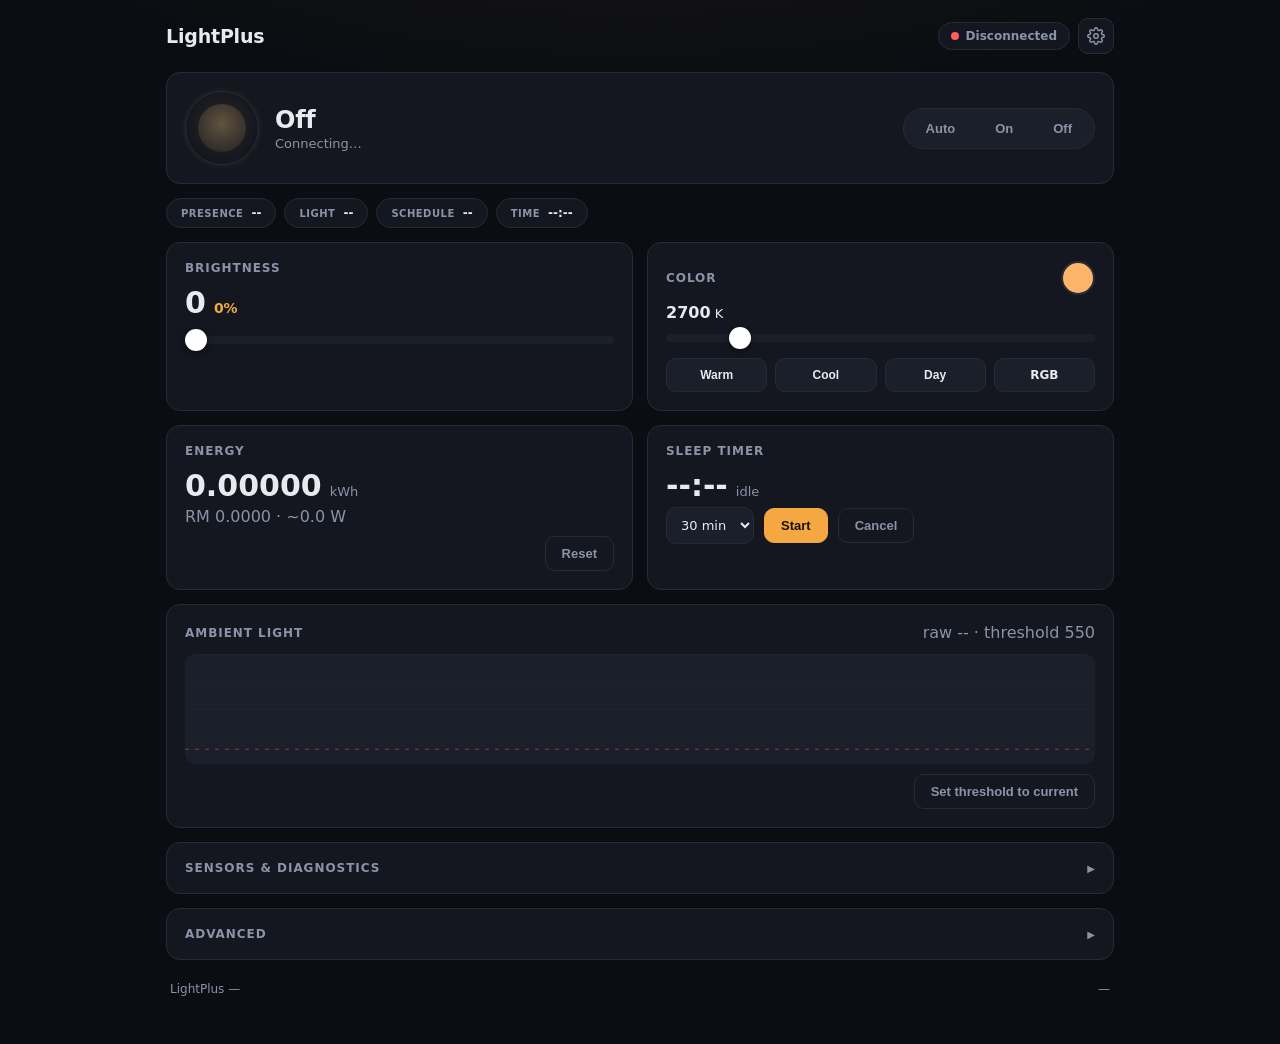
==== data/index.html @ cb9c7cac "LightPlus 1.1.0: PWA dashboard overhaul, radar watchdog + blink fixes, CI - Split dashboard into dat" ====
<!DOCTYPE html>
<html lang="en">
<head>
<meta charset="UTF-8">
<meta name="viewport" content="width=device-width, initial-scale=1.0, viewport-fit=cover">
<title>LightPlus</title>
<meta name="description" content="Presence-aware smart lamp control panel">
<meta name="theme-color" content="#0b0d12">
<link rel="manifest" href="manifest.webmanifest">
<link rel="icon" type="image/png" href="icon-192.png">
<link rel="apple-touch-icon" href="icon-192.png">
<meta name="mobile-web-app-capable" content="yes">
<meta name="apple-mobile-web-app-capable" content="yes">
<meta name="apple-mobile-web-app-status-bar-style" content="black-translucent">
<link rel="stylesheet" href="app.css">
</head>
<body>

<header class="topbar">
  <div class="brand">
    <img id="brandLogo" src="logo.png" alt="" onload="this.style.display='block'" onerror="this.remove()">
    <span class="brand-name">LightPlus</span>
  </div>
  <div class="topbar-right">
    <span class="pill" id="connPill"><span class="dot" id="connDot"></span><span id="connText">Offline</span></span>
    <button class="icon-btn hidden" id="installBtn" aria-label="Install app" title="Install app">
      <svg viewBox="0 0 24 24" width="18" height="18" fill="none" stroke="currentColor" stroke-width="2" stroke-linecap="round" stroke-linejoin="round"><path d="M12 3v12"/><path d="m7 10 5 5 5-5"/><path d="M5 21h14"/></svg>
    </button>
    <button class="icon-btn" id="settingsBtn" aria-label="Connection settings" title="Connection settings">
      <svg viewBox="0 0 24 24" width="18" height="18" fill="none" stroke="currentColor" stroke-width="2" stroke-linecap="round" stroke-linejoin="round"><circle cx="12" cy="12" r="3"/><path d="M19.4 15a1.7 1.7 0 0 0 .34 1.87l.06.06a2 2 0 1 1-2.83 2.83l-.06-.06a1.7 1.7 0 0 0-1.87-.34 1.7 1.7 0 0 0-1 1.55V21a2 2 0 1 1-4 0v-.09a1.7 1.7 0 0 0-1-1.55 1.7 1.7 0 0 0-1.87.34l-.06.06a2 2 0 1 1-2.83-2.83l.06-.06a1.7 1.7 0 0 0 .34-1.87 1.7 1.7 0 0 0-1.55-1H3a2 2 0 1 1 0-4h.09a1.7 1.7 0 0 0 1.55-1 1.7 1.7 0 0 0-.34-1.87l-.06-.06a2 2 0 1 1 2.83-2.83l.06.06a1.7 1.7 0 0 0 1.87.34h.09a1.7 1.7 0 0 0 1-1.55V3a2 2 0 1 1 4 0v.09a1.7 1.7 0 0 0 1 1.55h.09a1.7 1.7 0 0 0 1.87-.34l.06-.06a2 2 0 1 1 2.83 2.83l-.06.06a1.7 1.7 0 0 0-.34 1.87v.09a1.7 1.7 0 0 0 1.55 1H21a2 2 0 1 1 0 4h-.09a1.7 1.7 0 0 0-1.55 1Z"/></svg>
    </button>
  </div>
</header>

<main>
  <section class="card hero">
    <div class="hero-left">
      <div class="orb" id="orb"><div class="orb-core"></div></div>
      <div>
        <div class="hero-state" id="heroState">Off</div>
        <div class="hero-sub" id="heroSub">Connecting…</div>
      </div>
    </div>
    <div class="seg" id="modeSeg" role="group" aria-label="Lamp mode">
      <button data-mode="auto">Auto</button>
      <button data-mode="force_on">On</button>
      <button data-mode="force_off">Off</button>
    </div>
  </section>

  <section class="chips">
    <span class="chip" id="chipPresence"><span class="chip-k">Presence</span><span class="chip-v">--</span></span>
    <span class="chip" id="chipLight"><span class="chip-k">Light</span><span class="chip-v">--</span></span>
    <span class="chip" id="chipSchedule"><span class="chip-k">Schedule</span><span class="chip-v">--</span></span>
    <span class="chip" id="chipTime"><span class="chip-k">Time</span><span class="chip-v">--:--</span></span>
  </section>

  <section class="grid2">
    <div class="card">
      <h2>Brightness</h2>
      <div class="bigval"><span id="briVal">0</span><span class="pct" id="briPct">0%</span></div>
      <input type="range" id="briSlider" min="0" max="255" value="0" aria-label="Brightness">
    </div>
    <div class="card">
      <div class="row-between"><h2>Color</h2><div class="swatch" id="cctSwatch"></div></div>
      <div class="cct-label"><span id="cctVal">2700</span> K <span class="muted" id="colorHint"></span></div>
      <input type="range" id="cctSlider" min="2000" max="6500" step="50" value="2700" aria-label="Color temperature">
      <div class="presets">
        <button class="preset" data-k="2700">Warm</button>
        <button class="preset" data-k="4000">Cool</button>
        <button class="preset" data-k="5000">Day</button>
        <label class="rgbwrap" title="Custom color">
          <input type="color" id="rgbPicker" value="#ffb46b">
          <span>RGB</span>
        </label>
      </div>
    </div>
  </section>

  <section class="grid2">
    <div class="card">
      <h2>Energy</h2>
      <div class="bigval"><span id="kwhVal">0.00000</span><span class="unit">kWh</span></div>
      <div class="muted">RM <span id="costVal">0.0000</span> · ~<span id="wattVal">0.0</span> W</div>
      <div class="row-end"><button class="btn ghost" id="resetEnergy">Reset</button></div>
    </div>
    <div class="card">
      <h2>Sleep timer</h2>
      <div class="bigval"><span id="timerDisplay">--:--</span><span class="unit" id="timerState">idle</span></div>
      <div class="row">
        <select id="sleepMins">
          <option value="15">15 min</option>
          <option value="30" selected>30 min</option>
          <option value="45">45 min</option>
          <option value="60">60 min</option>
        </select>
        <button class="btn primary" id="sleepStart">Start</button>
        <button class="btn ghost" id="sleepCancel">Cancel</button>
      </div>
    </div>
  </section>

  <section class="card">
    <div class="row-between">
      <h2>Ambient light</h2>
      <span class="muted">raw <span id="ldrLive">--</span> · threshold <span id="ldrThresh">550</span></span>
    </div>
    <canvas id="ldrChart"></canvas>
    <div class="row-end"><button class="btn ghost" id="setThreshBtn">Set threshold to current</button></div>
  </section>

  <details class="card" id="diagCard">
    <summary><h2>Sensors &amp; diagnostics</h2><span class="arrow">&#9654;</span></summary>
    <div class="diag-grid">
      <div class="diag-item"><span class="chip-k">Radar</span><b id="dRadar">--</b></div>
      <div class="diag-item"><span class="chip-k">Frames</span><b id="dFrames">--</b></div>
      <div class="diag-item"><span class="chip-k">Distance</span><b id="dDist">--</b></div>
      <div class="diag-item"><span class="chip-k">Signal</span><b id="dSig">--</b></div>
      <div class="diag-item"><span class="chip-k">OUT</span><b id="dOut">--</b></div>
      <div class="diag-item"><span class="chip-k">RX</span><b id="dRx">--</b></div>
      <div class="diag-item"><span class="chip-k">Uptime</span><b id="dUptime">--</b></div>
      <div class="diag-item"><span class="chip-k">Firmware</span><b id="dFw">--</b></div>
    </div>
  </details>

  <details class="card">
    <summary><h2>Advanced</h2><span class="arrow">&#9654;</span></summary>
    <div class="grid2">
      <div class="subcard">
        <h3>Bedtime dim</h3>
        <div class="row"><label>Start</label><input type="time" id="bedtimeStart" value="22:00" step="60"></div>
        <div class="row"><label>Ramp</label>
          <select id="bedtimeDur">
            <option value="10">10 min</option>
            <option value="20">20 min</option>
            <option value="30">30 min</option>
            <option value="40">40 min</option>
            <option value="60" selected>60 min</option>
          </select>
        </div>
        <button class="btn primary" id="saveBedtime">Save bedtime</button>
      </div>
      <div class="subcard">
        <h3>Wake ramp</h3>
        <div class="row"><label>Start</label><input type="time" id="wakeStart" value="06:00" step="60"></div>
        <div class="row"><label>Ramp</label>
          <select id="wakeDur">
            <option value="10">10 min</option>
            <option value="20">20 min</option>
            <option value="30" selected>30 min</option>
            <option value="40">40 min</option>
            <option value="60">60 min</option>
          </select>
        </div>
        <button class="btn primary" id="saveWake">Save wake</button>
      </div>
    </div>
    <div class="subcard">
      <h3>Gate sensitivity <span class="muted">LD2410C · 0-100</span></h3>
      <div class="row"><label>Moving</label><input type="range" id="gateMoving" min="0" max="100" value="30"><span class="val" id="gateMovingVal">30</span></div>
      <div class="row"><label>Stationary</label><input type="range" id="gateStationary" min="0" max="100" value="40"><span class="val" id="gateStationaryVal">40</span></div>
      <div class="row-end"><button class="btn primary" id="saveGates">Save thresholds</button></div>
    </div>
    <div class="subcard">
      <h3>Command log</h3>
      <div id="logBody" class="log-body"></div>
    </div>
  </details>

  <footer>
    <span>LightPlus <span class="muted" id="fwVer">—</span></span>
    <span class="muted" id="footerIp">—</span>
  </footer>
</main>

<div class="sheet hidden" id="settingsSheet">
  <div class="sheet-inner">
    <h2>Connection</h2>
    <label class="field">Device IP
      <input type="text" id="espIP" placeholder="192.168.x.x" inputmode="decimal" autocomplete="off">
    </label>
    <div class="row-end">
      <button class="btn ghost" id="closeSheet">Close</button>
      <button class="btn primary" id="connectBtn">Connect</button>
    </div>
    <p class="muted small">Auto-connects when opened from the device. Save the IP here to reconnect from elsewhere.</p>
  </div>
</div>

<div id="toasts"></div>
<script src="app.js"></script>
</body>
</html>
---- data/app.css ----
:root {
  --bg: #0b0d12;
  --card: #14171f;
  --card2: #1b1f2a;
  --line: #262b38;
  --text: #e8eaf0;
  --muted: #8b93a7;
  --accent: #f5a742;
  --accent-soft: rgba(245, 167, 66, 0.14);
  --green: #3fca6b;
  --red: #ff5d5d;
  --blue: #5aa9ff;
  --r: 14px;
  --r-sm: 10px;
  --pad: 18px;
  --shadow: 0 8px 24px rgba(0, 0, 0, 0.35);
}

* { box-sizing: border-box; margin: 0; padding: 0; }

html { -webkit-text-size-adjust: 100%; }

body {
  background: var(--bg);
  background-image: radial-gradient(1200px 500px at 50% -200px, rgba(245, 167, 66, 0.07), transparent 60%);
  color: var(--text);
  font-family: 'Segoe UI', system-ui, -apple-system, sans-serif;
  padding: 18px 16px 40px;
  max-width: 980px;
  margin: 0 auto;
  min-height: 100vh;
}

h2 {
  font-size: 12px;
  font-weight: 600;
  text-transform: uppercase;
  letter-spacing: 0.08em;
  color: var(--muted);
}

h3 { font-size: 13px; font-weight: 600; margin-bottom: 10px; }

.muted { color: var(--muted); }
.small { font-size: 12px; }
.hidden { display: none !important; }
.row-between { display: flex; align-items: center; justify-content: space-between; gap: 10px; }
.row-end { display: flex; justify-content: flex-end; gap: 8px; margin-top: 10px; }
.row { display: flex; align-items: center; gap: 10px; margin-bottom: 8px; }
.row label { font-size: 12px; color: var(--muted); width: 70px; flex-shrink: 0; }
.row .val { font-family: ui-monospace, monospace; font-size: 13px; min-width: 30px; text-align: right; }

/* top bar */
.topbar {
  display: flex;
  align-items: center;
  justify-content: space-between;
  gap: 12px;
  margin-bottom: 18px;
}

.brand { display: flex; align-items: center; gap: 10px; }
.brand img { height: 30px; width: auto; display: none; }
.brand-name { font-size: 19px; font-weight: 700; letter-spacing: -0.01em; }

.topbar-right { display: flex; align-items: center; gap: 8px; }

.pill {
  display: inline-flex;
  align-items: center;
  gap: 7px;
  background: var(--card);
  border: 1px solid var(--line);
  border-radius: 999px;
  padding: 6px 12px;
  font-size: 12px;
  font-weight: 600;
  color: var(--muted);
  white-space: nowrap;
}

.dot { width: 8px; height: 8px; border-radius: 50%; background: var(--red); }
.dot.online { background: var(--green); box-shadow: 0 0 8px rgba(63, 202, 107, 0.6); }
.dot.stale { background: var(--accent); }
.dot.offline { background: var(--red); }

.icon-btn {
  display: inline-flex;
  align-items: center;
  justify-content: center;
  width: 36px;
  height: 36px;
  border-radius: var(--r-sm);
  border: 1px solid var(--line);
  background: var(--card);
  color: var(--muted);
  cursor: pointer;
  transition: color 0.15s, border-color 0.15s;
}
.icon-btn:hover { color: var(--text); border-color: var(--muted); }
.icon-btn:focus-visible { outline: 2px solid var(--accent); outline-offset: 2px; }

/* cards */
.card {
  background: var(--card);
  border: 1px solid var(--line);
  border-radius: var(--r);
  padding: var(--pad);
  margin-bottom: 14px;
}

.grid2 { display: grid; grid-template-columns: 1fr 1fr; gap: 14px; margin-bottom: 14px; }
.grid2 > .card { margin-bottom: 0; }
.grid2 + .card, .chips + .card { margin-top: 0; }

/* hero */
.hero {
  display: flex;
  align-items: center;
  justify-content: space-between;
  gap: 16px;
  flex-wrap: wrap;
}

.hero-left { display: flex; align-items: center; gap: 16px; }

.orb {
  --lvl: 0;
  width: 74px;
  height: 74px;
  border-radius: 50%;
  position: relative;
  flex-shrink: 0;
  background: radial-gradient(circle at 50% 45%, rgba(245, 167, 66, calc(0.10 + 0.55 * var(--lvl))), rgba(20, 23, 31, 0.9) 68%);
  box-shadow: 0 0 calc(6px + 34px * var(--lvl)) rgba(245, 167, 66, calc(0.12 + 0.55 * var(--lvl)));
  border: 1px solid var(--line);
  transition: box-shadow 0.6s ease, background 0.6s ease;
}

.orb-core {
  position: absolute;
  inset: 12px;
  border-radius: 50%;
  background: radial-gradient(circle at 50% 40%, rgba(255, 216, 150, calc(0.25 + 0.75 * var(--lvl))), rgba(245, 167, 66, calc(0.05 + 0.35 * var(--lvl))));
  transition: background 0.6s ease;
}

.hero-state { font-size: 24px; font-weight: 700; letter-spacing: -0.01em; }
.hero-sub { font-size: 13px; color: var(--muted); margin-top: 2px; }

.seg {
  display: inline-flex;
  background: var(--card2);
  border: 1px solid var(--line);
  border-radius: 999px;
  padding: 4px;
  gap: 4px;
}

.seg button {
  border: none;
  background: transparent;
  color: var(--muted);
  font-size: 13px;
  font-weight: 600;
  padding: 8px 18px;
  border-radius: 999px;
  cursor: pointer;
  transition: background 0.15s, color 0.15s;
}

.seg button:hover { color: var(--text); }
.seg button.active { background: var(--accent); color: #1a1205; }
.seg button:focus-visible { outline: 2px solid var(--accent); outline-offset: 2px; }

/* chips */
.chips { display: flex; flex-wrap: wrap; gap: 8px; margin-bottom: 14px; }

.chip {
  display: inline-flex;
  align-items: center;
  gap: 8px;
  background: var(--card);
  border: 1px solid var(--line);
  border-radius: 999px;
  padding: 7px 14px;
  font-size: 12px;
}

.chip-k { color: var(--muted); font-weight: 600; text-transform: uppercase; letter-spacing: 0.05em; font-size: 10px; }
.chip-v { font-weight: 600; }
.chip.good .chip-v { color: var(--green); }
.chip.warn .chip-v { color: var(--accent); }
.chip.bad .chip-v { color: var(--red); }

/* big values */
.bigval { display: flex; align-items: baseline; gap: 8px; margin: 10px 0 4px; }
.bigval > span:first-child { font-size: 30px; font-weight: 700; font-variant-numeric: tabular-nums; }
.bigval .pct { font-size: 14px; color: var(--accent); font-weight: 600; }
.bigval .unit { font-size: 13px; color: var(--muted); }

/* sliders */
input[type=range] {
  -webkit-appearance: none;
  appearance: none;
  width: 100%;
  height: 8px;
  border-radius: 999px;
  background: linear-gradient(90deg, var(--accent) 0%, var(--accent) var(--fill, 0%), var(--card2) var(--fill, 0%));
  outline: none;
  margin: 12px 0 6px;
}

input[type=range]::-webkit-slider-thumb {
  -webkit-appearance: none;
  width: 22px;
  height: 22px;
  border-radius: 50%;
  background: #fff;
  border: none;
  cursor: pointer;
  box-shadow: 0 2px 8px rgba(0, 0, 0, 0.5);
}

input[type=range]::-moz-range-thumb {
  width: 22px;
  height: 22px;
  border-radius: 50%;
  background: #fff;
  border: none;
  cursor: pointer;
  box-shadow: 0 2px 8px rgba(0, 0, 0, 0.5);
}

input[type=range]:focus-visible { outline: 2px solid var(--accent); outline-offset: 4px; }

/* color */
.swatch {
  width: 34px;
  height: 34px;
  border-radius: 50%;
  border: 2px solid var(--line);
  background: #ffb46b;
  transition: background 0.3s;
}

.cct-label { font-size: 13px; margin-top: 8px; }
.cct-label > span:first-child { font-weight: 700; font-size: 16px; }

.presets { display: flex; gap: 8px; margin-top: 10px; }

.preset {
  flex: 1;
  padding: 9px 6px;
  font-size: 12px;
  font-weight: 600;
  color: var(--text);
  background: var(--card2);
  border: 1px solid var(--line);
  border-radius: var(--r-sm);
  cursor: pointer;
  transition: border-color 0.15s, background 0.15s;
}
.preset:hover { border-color: var(--muted); }
.preset.active { border-color: var(--accent); background: var(--accent-soft); color: var(--accent); }
.preset:focus-visible { outline: 2px solid var(--accent); outline-offset: 2px; }

.rgbwrap {
  flex: 1;
  position: relative;
  display: flex;
  align-items: center;
  justify-content: center;
  padding: 9px 6px;
  font-size: 12px;
  font-weight: 600;
  background: var(--card2);
  border: 1px solid var(--line);
  border-radius: var(--r-sm);
  cursor: pointer;
  overflow: hidden;
}
.rgbwrap:hover { border-color: var(--muted); }
.rgbwrap input[type=color] { position: absolute; inset: -8px; opacity: 0; cursor: pointer; }

/* buttons */
.btn {
  font-size: 13px;
  font-weight: 600;
  padding: 9px 16px;
  border-radius: var(--r-sm);
  border: 1px solid var(--line);
  background: var(--card2);
  color: var(--text);
  cursor: pointer;
  transition: border-color 0.15s, opacity 0.15s;
}
.btn:hover { border-color: var(--muted); }
.btn:focus-visible { outline: 2px solid var(--accent); outline-offset: 2px; }
.btn.primary { background: var(--accent); border-color: var(--accent); color: #1a1205; }
.btn.primary:hover { opacity: 0.9; }
.btn.ghost { background: transparent; color: var(--muted); }
.btn.ghost:hover { color: var(--text); }

select, input[type=time], input[type=text] {
  background: var(--card2);
  border: 1px solid var(--line);
  color: var(--text);
  border-radius: var(--r-sm);
  padding: 9px 10px;
  font-size: 13px;
  font-family: inherit;
}
select:focus-visible, input:focus-visible { outline: 2px solid var(--accent); outline-offset: 1px; }

/* canvas */
canvas#ldrChart {
  width: 100%;
  height: 110px;
  background: var(--card2);
  border-radius: var(--r-sm);
  display: block;
  margin: 12px 0 4px;
}

/* details */
details.card summary {
  list-style: none;
  display: flex;
  align-items: center;
  justify-content: space-between;
  cursor: pointer;
  user-select: none;
}
details.card summary::-webkit-details-marker { display: none; }
details.card summary .arrow { color: var(--muted); transition: transform 0.2s; font-size: 10px; }
details.card[open] summary .arrow { transform: rotate(90deg); }
details.card[open] summary { margin-bottom: 14px; }

.subcard {
  background: var(--card2);
  border: 1px solid var(--line);
  border-radius: var(--r-sm);
  padding: 14px;
  margin-top: 12px;
}
.subcard:first-of-type { margin-top: 0; }

/* diagnostics */
.diag-grid { display: grid; grid-template-columns: repeat(4, 1fr); gap: 10px; }
.diag-item {
  background: var(--card2);
  border: 1px solid var(--line);
  border-radius: var(--r-sm);
  padding: 10px 12px;
  display: flex;
  flex-direction: column;
  gap: 4px;
}
.diag-item b { font-size: 14px; font-variant-numeric: tabular-nums; }

/* log */
.log-body { max-height: 180px; overflow-y: auto; }
.log-entry {
  font-size: 11px;
  font-family: ui-monospace, monospace;
  padding: 4px 0;
  border-bottom: 1px solid var(--line);
  white-space: nowrap;
  overflow: hidden;
  text-overflow: ellipsis;
  color: var(--muted);
}
.log-entry.send { color: var(--blue); }
.log-entry.recv { color: var(--green); }
.log-entry.err { color: var(--red); }

/* footer */
footer {
  display: flex;
  justify-content: space-between;
  gap: 10px;
  flex-wrap: wrap;
  font-size: 12px;
  color: var(--muted);
  padding: 8px 4px;
}

/* toasts */
#toasts {
  position: fixed;
  left: 50%;
  bottom: 22px;
  transform: translateX(-50%);
  display: flex;
  flex-direction: column;
  gap: 8px;
  z-index: 50;
  pointer-events: none;
  width: min(92vw, 420px);
}

.toast {
  background: #1f2430;
  border: 1px solid var(--line);
  border-left: 3px solid var(--accent);
  border-radius: var(--r-sm);
  padding: 11px 14px;
  font-size: 13px;
  box-shadow: var(--shadow);
  animation: toast-in 0.25s ease;
}
.toast.ok { border-left-color: var(--green); }
.toast.err { border-left-color: var(--red); }
.toast.out { opacity: 0; transform: translateY(8px); transition: opacity 0.25s, transform 0.25s; }

@keyframes toast-in {
  from { opacity: 0; transform: translateY(10px); }
  to { opacity: 1; transform: translateY(0); }
}

/* settings sheet */
.sheet {
  position: fixed;
  inset: 0;
  background: rgba(5, 6, 10, 0.65);
  display: flex;
  align-items: flex-end;
  justify-content: center;
  z-index: 60;
  animation: fade-in 0.2s ease;
}

.sheet-inner {
  background: var(--card);
  border: 1px solid var(--line);
  border-radius: var(--r) var(--r) 0 0;
  padding: 20px;
  width: min(100%, 480px);
  box-shadow: var(--shadow);
}

.field { display: flex; flex-direction: column; gap: 6px; font-size: 12px; color: var(--muted); margin: 12px 0; }

@keyframes fade-in { from { opacity: 0; } to { opacity: 1; } }

@media (min-width: 560px) and (max-height: 1000px) {
  .sheet { align-items: center; }
  .sheet-inner { border-radius: var(--r); }
}

@media (max-width: 720px) {
  .grid2 { grid-template-columns: 1fr; }
  .diag-grid { grid-template-columns: repeat(2, 1fr); }
  .hero { flex-direction: column; align-items: stretch; }
  .seg { justify-content: center; }
  .seg button { flex: 1; }
  .topbar { flex-wrap: wrap; }
}

@media (prefers-reduced-motion: reduce) {
  * { transition: none !important; animation: none !important; }
}
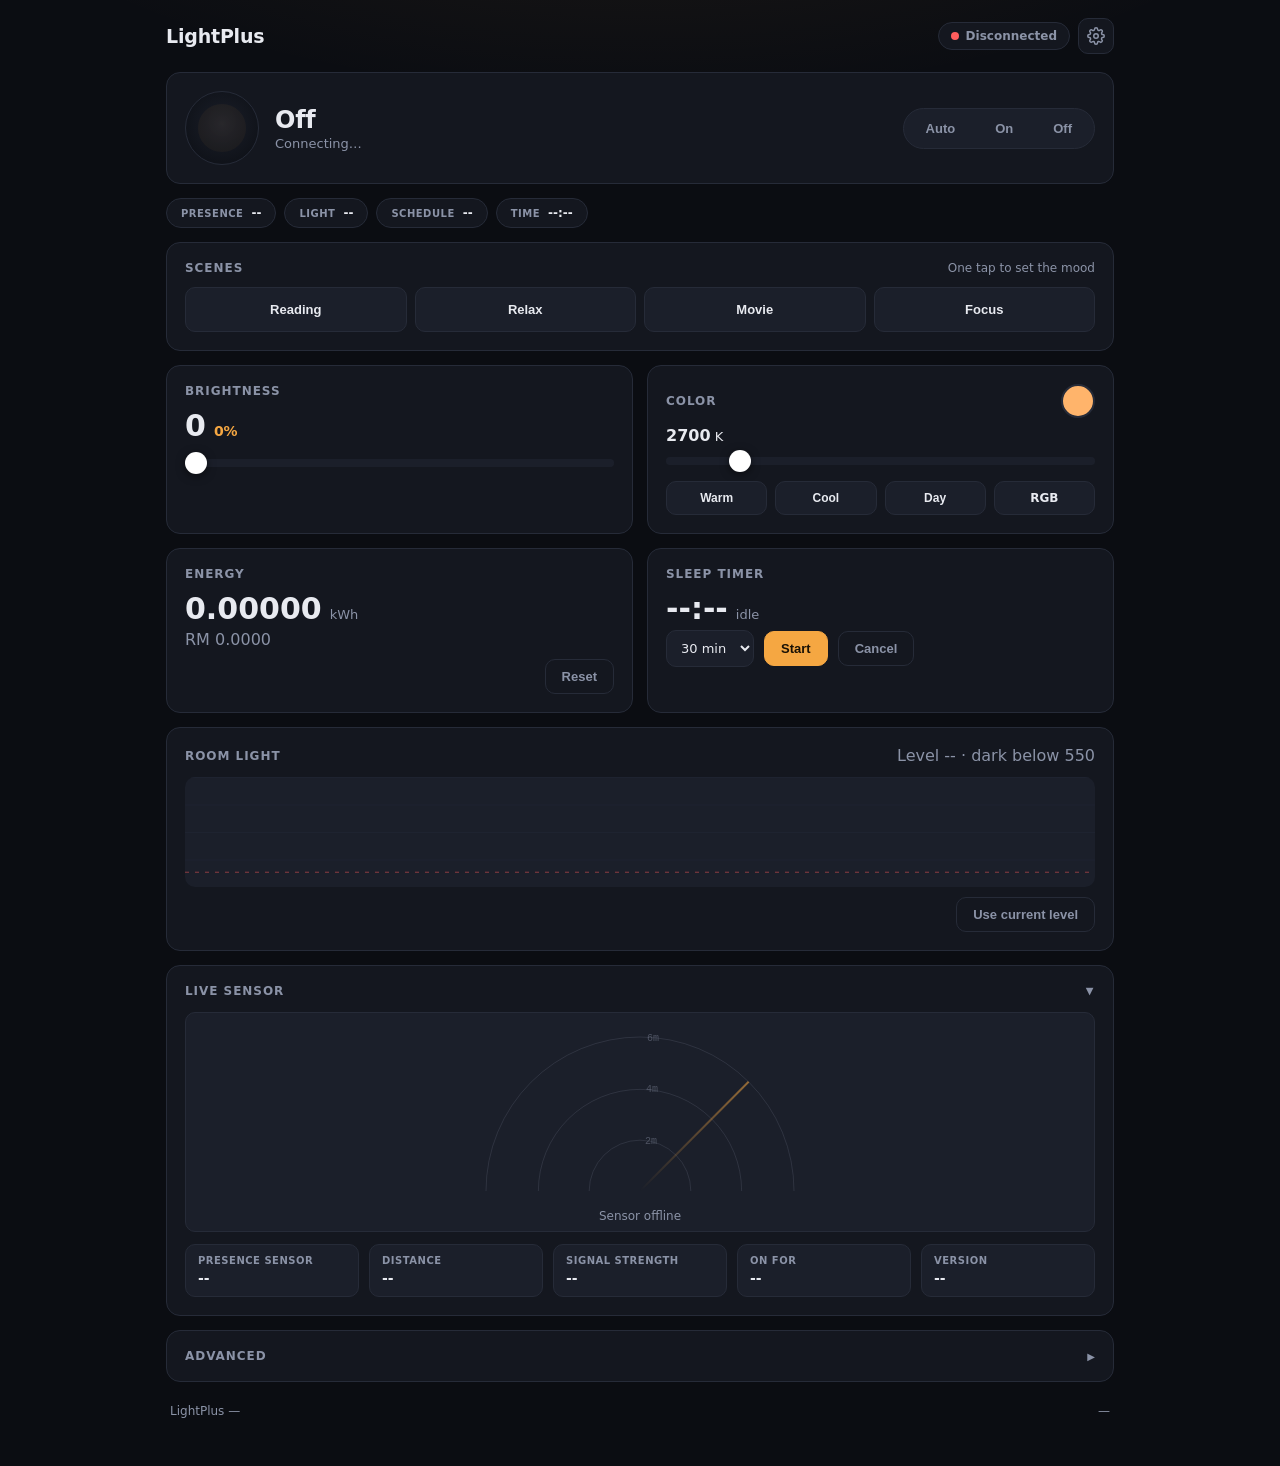
==== commit 6875851a: "Dashboard polish: scenes, radar visual, ambient tint, smooth orb, plain-language UI - Scenes with ho" ====
--- a/data/index.html
+++ b/data/index.html
@@ -35,16 +35,16 @@
 <main>
   <section class="card hero">
     <div class="hero-left">
-      <div class="orb" id="orb"><div class="orb-core"></div></div>
+      <div class="orb" id="orb"><div class="orb-glow" id="orbGlow"></div><div class="orb-core" id="orbCore"></div></div>
       <div>
         <div class="hero-state" id="heroState">Off</div>
         <div class="hero-sub" id="heroSub">Connecting…</div>
       </div>
     </div>
     <div class="seg" id="modeSeg" role="group" aria-label="Lamp mode">
-      <button data-mode="auto">Auto</button>
-      <button data-mode="force_on">On</button>
-      <button data-mode="force_off">Off</button>
+      <button data-mode="auto" data-tip="Lamp follows the room: lights up only when it is dark and someone is there">Auto</button>
+      <button data-mode="force_on" data-tip="Always on, ignoring sensors and schedule">On</button>
+      <button data-mode="force_off" data-tip="Always off until you switch back to Auto or On">Off</button>
     </div>
   </section>
 
@@ -53,6 +53,11 @@
     <span class="chip" id="chipLight"><span class="chip-k">Light</span><span class="chip-v">--</span></span>
     <span class="chip" id="chipSchedule"><span class="chip-k">Schedule</span><span class="chip-v">--</span></span>
     <span class="chip" id="chipTime"><span class="chip-k">Time</span><span class="chip-v">--:--</span></span>
+  </section>
+
+  <section class="card">
+    <div class="row-between"><h2>Scenes</h2><span class="muted small">One tap to set the mood</span></div>
+    <div class="scenes" id="scenes"></div>
   </section>
 
   <section class="grid2">
@@ -81,7 +86,7 @@
     <div class="card">
       <h2>Energy</h2>
       <div class="bigval"><span id="kwhVal">0.00000</span><span class="unit">kWh</span></div>
-      <div class="muted">RM <span id="costVal">0.0000</span> · ~<span id="wattVal">0.0</span> W</div>
+      <div class="muted">RM <span id="costVal">0.0000</span></div>
       <div class="row-end"><button class="btn ghost" id="resetEnergy">Reset</button></div>
     </div>
     <div class="card">
@@ -102,24 +107,25 @@
 
   <section class="card">
     <div class="row-between">
-      <h2>Ambient light</h2>
-      <span class="muted">raw <span id="ldrLive">--</span> · threshold <span id="ldrThresh">550</span></span>
+      <h2>Room light</h2>
+      <span class="muted">Level <span id="ldrLive">--</span> · dark below <span id="ldrThresh">550</span></span>
     </div>
     <canvas id="ldrChart"></canvas>
-    <div class="row-end"><button class="btn ghost" id="setThreshBtn">Set threshold to current</button></div>
+    <div class="row-end"><button class="btn ghost" id="setThreshBtn">Use current level</button></div>
   </section>
 
-  <details class="card" id="diagCard">
-    <summary><h2>Sensors &amp; diagnostics</h2><span class="arrow">&#9654;</span></summary>
+  <details class="card" id="diagCard" open>
+    <summary><h2>Live sensor</h2><span class="arrow">&#9654;</span></summary>
+    <div class="radar-wrap">
+      <canvas id="radarCanvas"></canvas>
+      <div class="radar-label" id="radarLabel">No one detected</div>
+    </div>
     <div class="diag-grid">
-      <div class="diag-item"><span class="chip-k">Radar</span><b id="dRadar">--</b></div>
-      <div class="diag-item"><span class="chip-k">Frames</span><b id="dFrames">--</b></div>
+      <div class="diag-item"><span class="chip-k">Presence sensor</span><b id="dRadar">--</b></div>
       <div class="diag-item"><span class="chip-k">Distance</span><b id="dDist">--</b></div>
-      <div class="diag-item"><span class="chip-k">Signal</span><b id="dSig">--</b></div>
-      <div class="diag-item"><span class="chip-k">OUT</span><b id="dOut">--</b></div>
-      <div class="diag-item"><span class="chip-k">RX</span><b id="dRx">--</b></div>
-      <div class="diag-item"><span class="chip-k">Uptime</span><b id="dUptime">--</b></div>
-      <div class="diag-item"><span class="chip-k">Firmware</span><b id="dFw">--</b></div>
+      <div class="diag-item"><span class="chip-k">Signal strength</span><b id="dSig">--</b></div>
+      <div class="diag-item"><span class="chip-k">On for</span><b id="dUptime">--</b></div>
+      <div class="diag-item"><span class="chip-k">Version</span><b id="dFw">--</b></div>
     </div>
   </details>
 
@@ -156,10 +162,10 @@
       </div>
     </div>
     <div class="subcard">
-      <h3>Gate sensitivity <span class="muted">LD2410C · 0-100</span></h3>
-      <div class="row"><label>Moving</label><input type="range" id="gateMoving" min="0" max="100" value="30"><span class="val" id="gateMovingVal">30</span></div>
-      <div class="row"><label>Stationary</label><input type="range" id="gateStationary" min="0" max="100" value="40"><span class="val" id="gateStationaryVal">40</span></div>
-      <div class="row-end"><button class="btn primary" id="saveGates">Save thresholds</button></div>
+      <h3>Presence sensitivity</h3>
+      <p class="muted small" style="margin-bottom:10px;">How far away subtle movement is picked up. Higher catches more, but may react to fans or curtains.</p>
+      <div class="seg levels" id="gateLevels"></div>
+      <div class="row-end"><button class="btn primary" id="saveGates">Save sensitivity</button></div>
     </div>
     <div class="subcard">
       <h3>Command log</h3>
--- a/data/app.css
+++ b/data/app.css
@@ -14,6 +14,7 @@
   --r-sm: 10px;
   --pad: 18px;
   --shadow: 0 8px 24px rgba(0, 0, 0, 0.35);
+  --lamp-rgb: 245, 167, 66;
 }
 
 * { box-sizing: border-box; margin: 0; padding: 0; }
@@ -22,7 +23,7 @@
 
 body {
   background: var(--bg);
-  background-image: radial-gradient(1200px 500px at 50% -200px, rgba(245, 167, 66, 0.07), transparent 60%);
+  background-image: radial-gradient(1200px 500px at 50% -200px, rgba(var(--lamp-rgb), 0.09), transparent 60%);
   color: var(--text);
   font-family: 'Segoe UI', system-ui, -apple-system, sans-serif;
   padding: 18px 16px 40px;
@@ -125,24 +126,32 @@
 .hero-left { display: flex; align-items: center; gap: 16px; }
 
 .orb {
-  --lvl: 0;
   width: 74px;
   height: 74px;
   border-radius: 50%;
   position: relative;
   flex-shrink: 0;
-  background: radial-gradient(circle at 50% 45%, rgba(245, 167, 66, calc(0.10 + 0.55 * var(--lvl))), rgba(20, 23, 31, 0.9) 68%);
-  box-shadow: 0 0 calc(6px + 34px * var(--lvl)) rgba(245, 167, 66, calc(0.12 + 0.55 * var(--lvl)));
-  border: 1px solid var(--line);
-  transition: box-shadow 0.6s ease, background 0.6s ease;
+  background: radial-gradient(circle at 50% 45%, #1b1f2a, #10131a 70%);
+  border: 1px solid var(--line);
+}
+
+.orb-glow {
+  position: absolute;
+  inset: -16px;
+  border-radius: 50%;
+  background: radial-gradient(circle, rgba(var(--lamp-rgb), 0.8), transparent 68%);
+  filter: blur(10px);
+  opacity: 0;
+  pointer-events: none;
 }
 
 .orb-core {
   position: absolute;
   inset: 12px;
   border-radius: 50%;
-  background: radial-gradient(circle at 50% 40%, rgba(255, 216, 150, calc(0.25 + 0.75 * var(--lvl))), rgba(245, 167, 66, calc(0.05 + 0.35 * var(--lvl))));
-  transition: background 0.6s ease;
+  background: radial-gradient(circle at 50% 40%, rgba(var(--lamp-rgb), 0.98), rgba(var(--lamp-rgb), 0.45));
+  box-shadow: inset 0 0 12px rgba(var(--lamp-rgb), 0.55);
+  opacity: 0;
 }
 
 .hero-state { font-size: 24px; font-weight: 700; letter-spacing: -0.01em; }
@@ -347,7 +356,7 @@
 .subcard:first-of-type { margin-top: 0; }
 
 /* diagnostics */
-.diag-grid { display: grid; grid-template-columns: repeat(4, 1fr); gap: 10px; }
+.diag-grid { display: grid; grid-template-columns: repeat(auto-fit, minmax(150px, 1fr)); gap: 10px; }
 .diag-item {
   background: var(--card2);
   border: 1px solid var(--line);
@@ -461,3 +470,65 @@
 @media (prefers-reduced-motion: reduce) {
   * { transition: none !important; animation: none !important; }
 }
+
+/* scenes */
+.scenes { display: grid; grid-template-columns: repeat(4, 1fr); gap: 8px; margin-top: 12px; }
+
+.scene {
+  padding: 14px 8px;
+  font-size: 13px;
+  font-weight: 600;
+  color: var(--text);
+  background: var(--card2);
+  border: 1px solid var(--line);
+  border-radius: var(--r-sm);
+  cursor: pointer;
+  transition: border-color 0.15s, background 0.15s, transform 0.1s;
+}
+.scene:hover { border-color: var(--accent); background: var(--accent-soft); transform: translateY(-1px); }
+.scene:active { transform: translateY(0); }
+.scene:focus-visible { outline: 2px solid var(--accent); outline-offset: 2px; }
+
+/* tooltips */
+[data-tip] { position: relative; }
+[data-tip]:hover::after, [data-tip]:focus-visible::after {
+  content: attr(data-tip);
+  position: absolute;
+  left: 50%;
+  top: calc(100% + 8px);
+  transform: translateX(-50%);
+  background: #1f2430;
+  border: 1px solid var(--line);
+  border-radius: 8px;
+  padding: 8px 10px;
+  font-size: 11px;
+  font-weight: 400;
+  line-height: 1.45;
+  color: var(--text);
+  width: max-content;
+  max-width: 230px;
+  white-space: normal;
+  z-index: 30;
+  box-shadow: var(--shadow);
+  pointer-events: none;
+  text-align: left;
+}
+
+/* radar */
+.radar-wrap {
+  background: var(--card2);
+  border: 1px solid var(--line);
+  border-radius: var(--r-sm);
+  padding: 12px 12px 8px;
+  margin-bottom: 12px;
+}
+canvas#radarCanvas { width: 100%; height: 180px; display: block; }
+.radar-label { text-align: center; font-size: 12px; color: var(--muted); margin-top: 4px; }
+
+/* presence levels */
+.seg.levels { width: 100%; display: flex; }
+.seg.levels button { flex: 1; padding: 9px 4px; font-size: 12px; }
+
+@media (max-width: 720px) {
+  .scenes { grid-template-columns: repeat(2, 1fr); }
+}
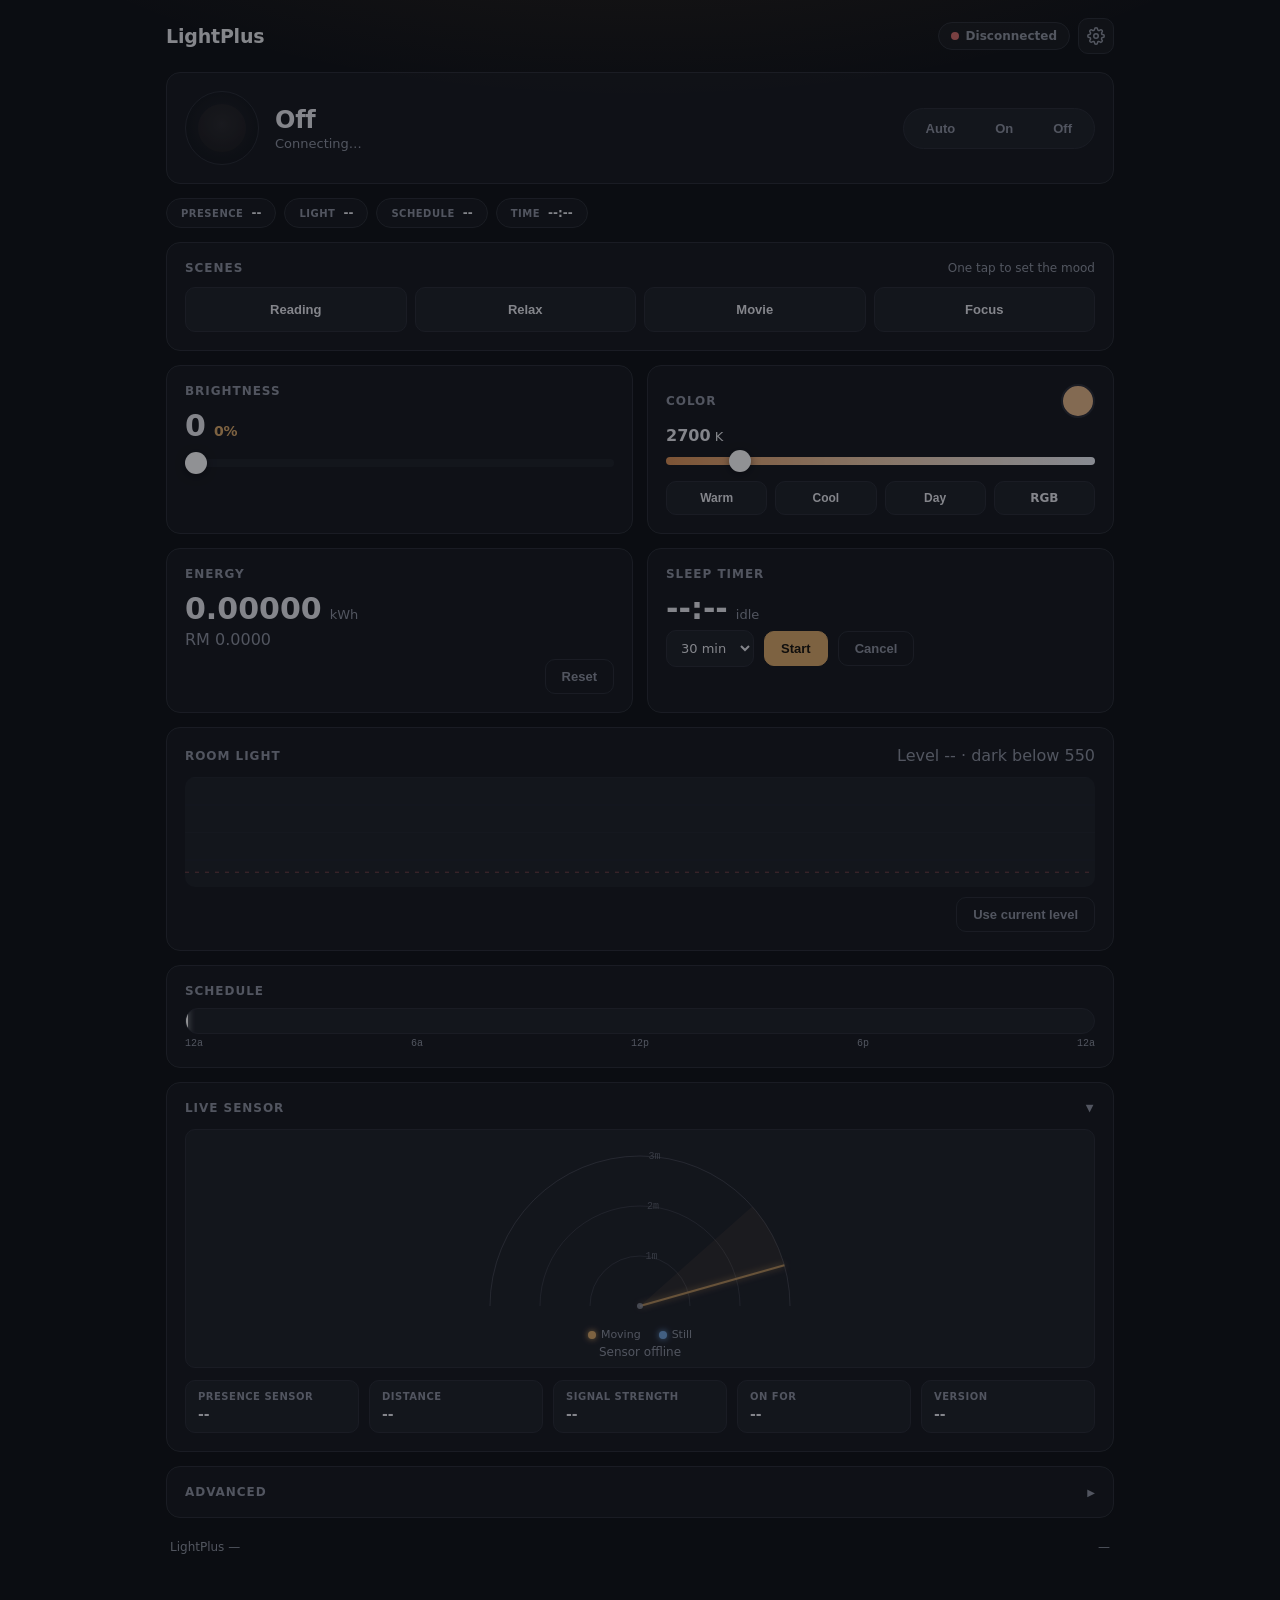
==== commit 9f14e987: "Dashboard: instant mode confirm, true fades, radar 3m view, schedule timeline, night/offline modes -" ====
--- a/data/index.html
+++ b/data/index.html
@@ -114,10 +114,24 @@
     <div class="row-end"><button class="btn ghost" id="setThreshBtn">Use current level</button></div>
   </section>
 
+  <section class="card">
+    <div class="row-between"><h2>Schedule</h2><span class="muted small" id="schedText"></span></div>
+    <div class="timeline">
+      <div class="tl-band tl-bed" id="tlBed"></div>
+      <div class="tl-band tl-wake" id="tlWake"></div>
+      <div class="tl-now" id="tlNow"></div>
+    </div>
+    <div class="tl-hours"><span>12a</span><span>6a</span><span>12p</span><span>6p</span><span>12a</span></div>
+  </section>
+
   <details class="card" id="diagCard" open>
     <summary><h2>Live sensor</h2><span class="arrow">&#9654;</span></summary>
     <div class="radar-wrap">
       <canvas id="radarCanvas"></canvas>
+      <div class="radar-legend">
+        <span class="lg lg-moving">Moving</span>
+        <span class="lg lg-still">Still</span>
+      </div>
       <div class="radar-label" id="radarLabel">No one detected</div>
     </div>
     <div class="diag-grid">
--- a/data/app.css
+++ b/data/app.css
@@ -532,3 +532,72 @@
 @media (max-width: 720px) {
   .scenes { grid-template-columns: repeat(2, 1fr); }
 }
+
+/* radar legend */
+.radar-legend {
+  display: flex;
+  justify-content: center;
+  gap: 18px;
+  font-size: 11px;
+  color: var(--muted);
+  margin-top: 6px;
+}
+.radar-legend .lg::before {
+  content: '';
+  display: inline-block;
+  width: 8px;
+  height: 8px;
+  border-radius: 50%;
+  margin-right: 5px;
+  vertical-align: middle;
+}
+.lg-moving::before { background: #f5a742; box-shadow: 0 0 6px #f5a742; }
+.lg-still::before { background: #5aa9ff; box-shadow: 0 0 6px #5aa9ff; }
+
+/* cct gradient track */
+#cctSlider { background: linear-gradient(90deg, #ff8b2d 0%, #ffc58f 45%, #eef4ff 100%); }
+
+/* schedule timeline */
+.timeline {
+  position: relative;
+  height: 26px;
+  background: var(--card2);
+  border: 1px solid var(--line);
+  border-radius: 999px;
+  overflow: hidden;
+  margin-top: 10px;
+}
+.tl-band { position: absolute; top: 0; bottom: 0; opacity: 0.55; }
+.tl-bed { background: linear-gradient(90deg, #f5a742, #7a4f1a); }
+.tl-wake { background: linear-gradient(90deg, #2f5c8f, #5aa9ff); }
+.tl-now {
+  position: absolute;
+  top: -2px;
+  bottom: -2px;
+  width: 2px;
+  background: #fff;
+  box-shadow: 0 0 6px rgba(255, 255, 255, 0.9);
+  border-radius: 2px;
+}
+.tl-hours {
+  display: flex;
+  justify-content: space-between;
+  font-size: 10px;
+  color: var(--muted);
+  margin-top: 4px;
+  font-family: ui-monospace, monospace;
+}
+
+/* night mode dim */
+body.night::after {
+  content: '';
+  position: fixed;
+  inset: 0;
+  background: rgba(0, 0, 0, 0.3);
+  pointer-events: none;
+  z-index: 40;
+}
+
+/* offline dim */
+main, .topbar { transition: opacity 0.4s, filter 0.4s; }
+body.offline main, body.offline .topbar { opacity: 0.55; filter: grayscale(0.35); }
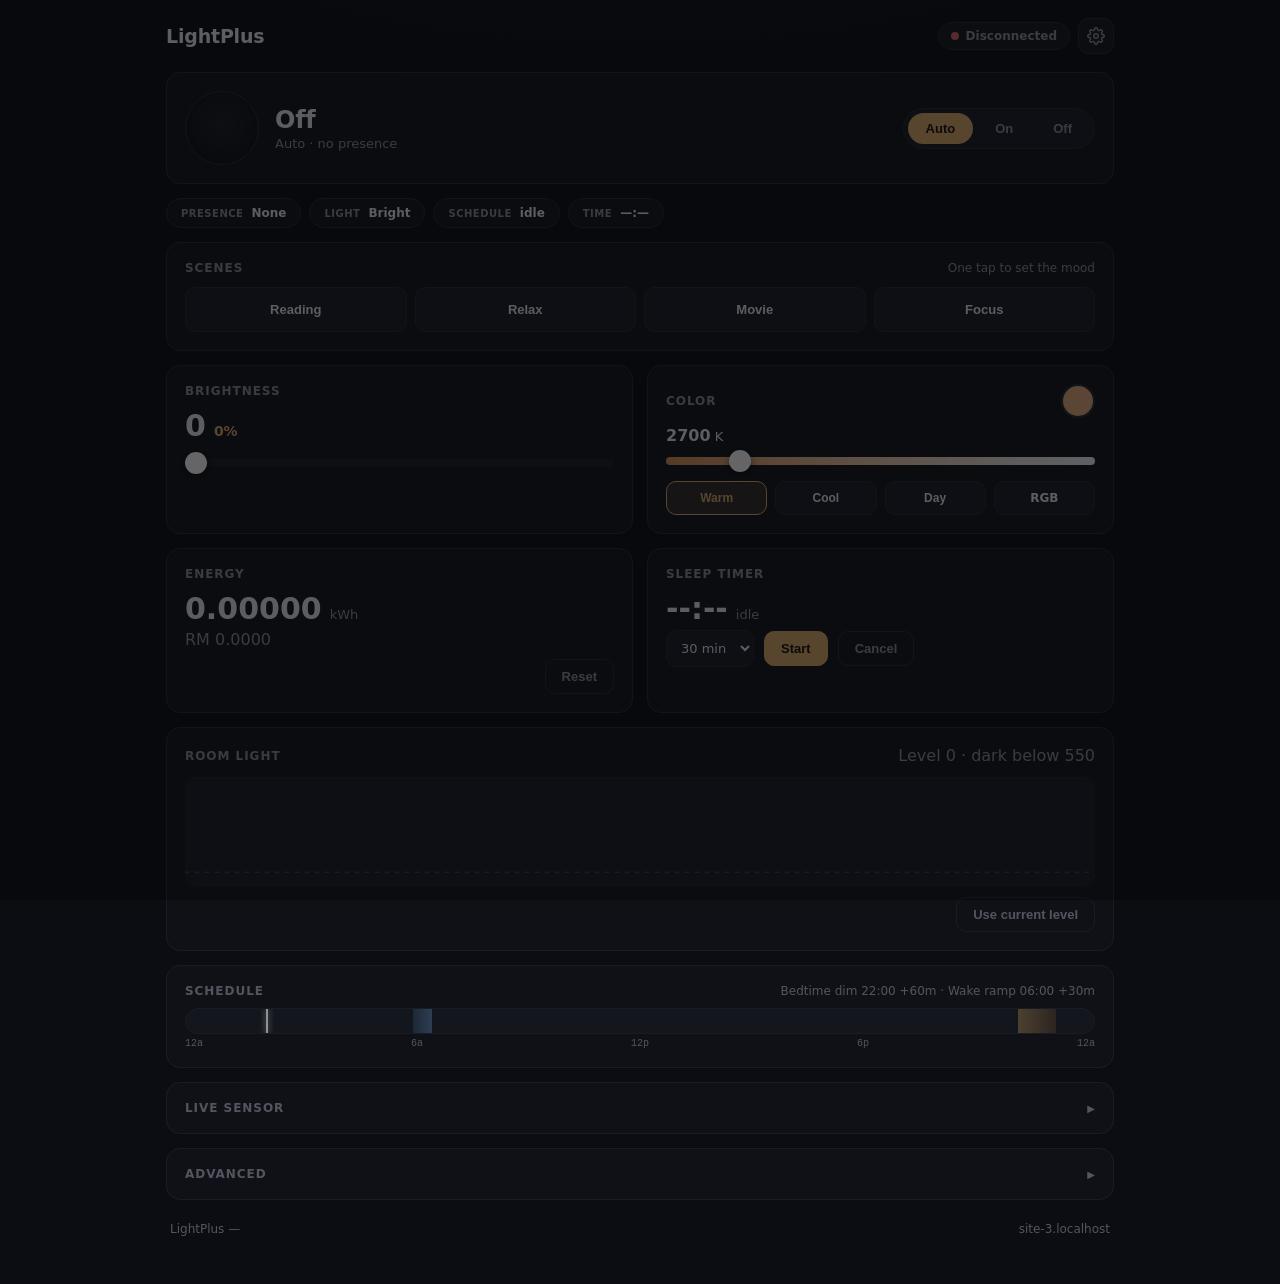
==== commit 2a5dac75: "Dashboard: i18n (EN/MS), setup banner, LDR warning, presence behaviour settings, a11y targets" ====
--- a/data/index.html
+++ b/data/index.html
@@ -22,11 +22,11 @@
     <span class="brand-name">LightPlus</span>
   </div>
   <div class="topbar-right">
-    <span class="pill" id="connPill"><span class="dot" id="connDot"></span><span id="connText">Offline</span></span>
+    <span class="pill" id="connPill" aria-live="polite"><span class="dot" id="connDot"></span><span id="connText" data-i18n="offline">Offline</span></span>
     <button class="icon-btn hidden" id="installBtn" aria-label="Install app" title="Install app">
       <svg viewBox="0 0 24 24" width="18" height="18" fill="none" stroke="currentColor" stroke-width="2" stroke-linecap="round" stroke-linejoin="round"><path d="M12 3v12"/><path d="m7 10 5 5 5-5"/><path d="M5 21h14"/></svg>
     </button>
-    <button class="icon-btn" id="settingsBtn" aria-label="Connection settings" title="Connection settings">
+    <button class="icon-btn" id="settingsBtn" aria-label="Settings" title="Settings">
       <svg viewBox="0 0 24 24" width="18" height="18" fill="none" stroke="currentColor" stroke-width="2" stroke-linecap="round" stroke-linejoin="round"><circle cx="12" cy="12" r="3"/><path d="M19.4 15a1.7 1.7 0 0 0 .34 1.87l.06.06a2 2 0 1 1-2.83 2.83l-.06-.06a1.7 1.7 0 0 0-1.87-.34 1.7 1.7 0 0 0-1 1.55V21a2 2 0 1 1-4 0v-.09a1.7 1.7 0 0 0-1-1.55 1.7 1.7 0 0 0-1.87.34l-.06.06a2 2 0 1 1-2.83-2.83l.06-.06a1.7 1.7 0 0 0 .34-1.87 1.7 1.7 0 0 0-1.55-1H3a2 2 0 1 1 0-4h.09a1.7 1.7 0 0 0 1.55-1 1.7 1.7 0 0 0-.34-1.87l-.06-.06a2 2 0 1 1 2.83-2.83l.06.06a1.7 1.7 0 0 0 1.87.34h.09a1.7 1.7 0 0 0 1-1.55V3a2 2 0 1 1 4 0v.09a1.7 1.7 0 0 0 1 1.55h.09a1.7 1.7 0 0 0 1.87-.34l.06-.06a2 2 0 1 1 2.83 2.83l-.06.06a1.7 1.7 0 0 0-.34 1.87v.09a1.7 1.7 0 0 0 1.55 1H21a2 2 0 1 1 0 4h-.09a1.7 1.7 0 0 0-1.55 1Z"/></svg>
     </button>
   </div>
@@ -37,46 +37,46 @@
     <div class="hero-left">
       <div class="orb" id="orb"><div class="orb-glow" id="orbGlow"></div><div class="orb-core" id="orbCore"></div></div>
       <div>
-        <div class="hero-state" id="heroState">Off</div>
-        <div class="hero-sub" id="heroSub">Connecting…</div>
+        <div class="hero-state" id="heroState" data-i18n="off">Off</div>
+        <div class="hero-sub" id="heroSub"></div>
       </div>
     </div>
     <div class="seg" id="modeSeg" role="group" aria-label="Lamp mode">
       <button data-mode="auto" data-tip="Lamp follows the room: lights up only when it is dark and someone is there">Auto</button>
-      <button data-mode="force_on" data-tip="Always on, ignoring sensors and schedule">On</button>
-      <button data-mode="force_off" data-tip="Always off until you switch back to Auto or On">Off</button>
+      <button data-mode="force_on" data-tip="Always on, ignoring sensors and schedule" data-i18n="on">On</button>
+      <button data-mode="force_off" data-tip="Always off until you switch back to Auto or On" data-i18n="off">Off</button>
     </div>
   </section>
 
   <section class="chips">
-    <span class="chip" id="chipPresence"><span class="chip-k">Presence</span><span class="chip-v">--</span></span>
-    <span class="chip" id="chipLight"><span class="chip-k">Light</span><span class="chip-v">--</span></span>
-    <span class="chip" id="chipSchedule"><span class="chip-k">Schedule</span><span class="chip-v">--</span></span>
-    <span class="chip" id="chipTime"><span class="chip-k">Time</span><span class="chip-v">--:--</span></span>
+    <span class="chip" id="chipPresence"><span class="chip-k" data-i18n="presence">Presence</span><span class="chip-v">--</span></span>
+    <span class="chip" id="chipLight"><span class="chip-k" data-i18n="light">Light</span><span class="chip-v">--</span></span>
+    <span class="chip" id="chipSchedule"><span class="chip-k" data-i18n="scheduleChip">Schedule</span><span class="chip-v">--</span></span>
+    <span class="chip" id="chipTime"><span class="chip-k" data-i18n="time">Time</span><span class="chip-v">--:--</span></span>
   </section>
 
   <section class="card">
-    <div class="row-between"><h2>Scenes</h2><span class="muted small">One tap to set the mood</span></div>
+    <div class="row-between"><h2 data-i18n="scenes">Scenes</h2><span class="muted small" data-i18n="oneTap">One tap to set the mood</span></div>
     <div class="scenes" id="scenes"></div>
   </section>
 
   <section class="grid2">
     <div class="card">
-      <h2>Brightness</h2>
+      <h2 data-i18n="brightness">Brightness</h2>
       <div class="bigval"><span id="briVal">0</span><span class="pct" id="briPct">0%</span></div>
       <input type="range" id="briSlider" min="0" max="255" value="0" aria-label="Brightness">
     </div>
     <div class="card">
-      <div class="row-between"><h2>Color</h2><div class="swatch" id="cctSwatch"></div></div>
+      <div class="row-between"><h2 data-i18n="color">Color</h2><div class="swatch" id="cctSwatch"></div></div>
       <div class="cct-label"><span id="cctVal">2700</span> K <span class="muted" id="colorHint"></span></div>
       <input type="range" id="cctSlider" min="2000" max="6500" step="50" value="2700" aria-label="Color temperature">
       <div class="presets">
-        <button class="preset" data-k="2700">Warm</button>
-        <button class="preset" data-k="4000">Cool</button>
-        <button class="preset" data-k="5000">Day</button>
+        <button class="preset" data-k="2700" data-i18n="warm">Warm</button>
+        <button class="preset" data-k="4000" data-i18n="cool">Cool</button>
+        <button class="preset" data-k="5000" data-i18n="day">Day</button>
         <label class="rgbwrap" title="Custom color">
+          <span data-i18n="rgb">RGB</span>
           <input type="color" id="rgbPicker" value="#ffb46b">
-          <span>RGB</span>
         </label>
       </div>
     </div>
@@ -84,14 +84,14 @@
 
   <section class="grid2">
     <div class="card">
-      <h2>Energy</h2>
+      <h2 data-i18n="energy">Energy</h2>
       <div class="bigval"><span id="kwhVal">0.00000</span><span class="unit">kWh</span></div>
       <div class="muted">RM <span id="costVal">0.0000</span></div>
-      <div class="row-end"><button class="btn ghost" id="resetEnergy">Reset</button></div>
-    </div>
-    <div class="card">
-      <h2>Sleep timer</h2>
-      <div class="bigval"><span id="timerDisplay">--:--</span><span class="unit" id="timerState">idle</span></div>
+      <div class="row-end"><button class="btn ghost" id="resetEnergy" data-i18n="reset">Reset</button></div>
+    </div>
+    <div class="card">
+      <h2 data-i18n="sleepTimer">Sleep timer</h2>
+      <div class="bigval"><span id="timerDisplay">--:--</span><span class="unit" id="timerState" data-i18n="idle">idle</span></div>
       <div class="row">
         <select id="sleepMins">
           <option value="15">15 min</option>
@@ -99,23 +99,24 @@
           <option value="45">45 min</option>
           <option value="60">60 min</option>
         </select>
-        <button class="btn primary" id="sleepStart">Start</button>
-        <button class="btn ghost" id="sleepCancel">Cancel</button>
+        <button class="btn primary" id="sleepStart" data-i18n="start">Start</button>
+        <button class="btn ghost" id="sleepCancel" data-i18n="cancel">Cancel</button>
       </div>
     </div>
   </section>
 
   <section class="card">
     <div class="row-between">
-      <h2>Room light</h2>
-      <span class="muted">Level <span id="ldrLive">--</span> · dark below <span id="ldrThresh">550</span></span>
+      <h2 data-i18n="roomLight">Room light</h2>
+      <span class="muted"><span data-i18n="level">Level</span> <span id="ldrLive">--</span> · <span data-i18n="darkBelow">dark below</span> <span id="ldrThresh">550</span></span>
     </div>
     <canvas id="ldrChart"></canvas>
-    <div class="row-end"><button class="btn ghost" id="setThreshBtn">Use current level</button></div>
+    <div class="muted small hidden" id="ldrWarn" data-i18n="ldrFault"></div>
+    <div class="row-end"><button class="btn ghost" id="setThreshBtn" data-i18n="useCurrent">Use current level</button></div>
   </section>
 
   <section class="card">
-    <div class="row-between"><h2>Schedule</h2><span class="muted small" id="schedText"></span></div>
+    <div class="row-between"><h2 data-i18n="schedule">Schedule</h2><span class="muted small" id="schedText"></span></div>
     <div class="timeline">
       <div class="tl-band tl-bed" id="tlBed"></div>
       <div class="tl-band tl-wake" id="tlWake"></div>
@@ -124,32 +125,32 @@
     <div class="tl-hours"><span>12a</span><span>6a</span><span>12p</span><span>6p</span><span>12a</span></div>
   </section>
 
-  <details class="card" id="diagCard" open>
-    <summary><h2>Live sensor</h2><span class="arrow">&#9654;</span></summary>
+  <details class="card" id="diagCard">
+    <summary><h2 data-i18n="liveSensor">Live sensor</h2><span class="arrow">&#9654;</span></summary>
     <div class="radar-wrap">
       <canvas id="radarCanvas"></canvas>
       <div class="radar-legend">
-        <span class="lg lg-moving">Moving</span>
-        <span class="lg lg-still">Still</span>
-      </div>
-      <div class="radar-label" id="radarLabel">No one detected</div>
+        <span class="lg lg-moving" data-i18n="moving">Moving</span>
+        <span class="lg lg-still" data-i18n="still">Still</span>
+      </div>
+      <div class="radar-label" id="radarLabel"></div>
     </div>
     <div class="diag-grid">
-      <div class="diag-item"><span class="chip-k">Presence sensor</span><b id="dRadar">--</b></div>
-      <div class="diag-item"><span class="chip-k">Distance</span><b id="dDist">--</b></div>
-      <div class="diag-item"><span class="chip-k">Signal strength</span><b id="dSig">--</b></div>
-      <div class="diag-item"><span class="chip-k">On for</span><b id="dUptime">--</b></div>
-      <div class="diag-item"><span class="chip-k">Version</span><b id="dFw">--</b></div>
+      <div class="diag-item"><span class="chip-k" data-i18n="presenceSensor">Presence sensor</span><b id="dRadar">--</b></div>
+      <div class="diag-item"><span class="chip-k" data-i18n="distance">Distance</span><b id="dDist">--</b></div>
+      <div class="diag-item"><span class="chip-k" data-i18n="signalStrength">Signal strength</span><b id="dSig">--</b></div>
+      <div class="diag-item"><span class="chip-k" data-i18n="onFor">On for</span><b id="dUptime">--</b></div>
+      <div class="diag-item"><span class="chip-k" data-i18n="version">Version</span><b id="dFw">--</b></div>
     </div>
   </details>
 
   <details class="card">
-    <summary><h2>Advanced</h2><span class="arrow">&#9654;</span></summary>
+    <summary><h2 data-i18n="advanced">Advanced</h2><span class="arrow">&#9654;</span></summary>
     <div class="grid2">
       <div class="subcard">
-        <h3>Bedtime dim</h3>
-        <div class="row"><label>Start</label><input type="time" id="bedtimeStart" value="22:00" step="60"></div>
-        <div class="row"><label>Ramp</label>
+        <h3 data-i18n="bedtimeDim">Bedtime dim</h3>
+        <div class="row"><label data-i18n="startLabel">Start</label><input type="time" id="bedtimeStart" value="22:00" step="60"></div>
+        <div class="row"><label data-i18n="ramp">Ramp</label>
           <select id="bedtimeDur">
             <option value="10">10 min</option>
             <option value="20">20 min</option>
@@ -158,12 +159,12 @@
             <option value="60" selected>60 min</option>
           </select>
         </div>
-        <button class="btn primary" id="saveBedtime">Save bedtime</button>
+        <button class="btn primary" id="saveBedtime" data-i18n="saveBedtime">Save bedtime</button>
       </div>
       <div class="subcard">
-        <h3>Wake ramp</h3>
-        <div class="row"><label>Start</label><input type="time" id="wakeStart" value="06:00" step="60"></div>
-        <div class="row"><label>Ramp</label>
+        <h3 data-i18n="wakeRamp">Wake ramp</h3>
+        <div class="row"><label data-i18n="startLabel">Start</label><input type="time" id="wakeStart" value="06:00" step="60"></div>
+        <div class="row"><label data-i18n="ramp">Ramp</label>
           <select id="wakeDur">
             <option value="10">10 min</option>
             <option value="20">20 min</option>
@@ -172,17 +173,36 @@
             <option value="60">60 min</option>
           </select>
         </div>
-        <button class="btn primary" id="saveWake">Save wake</button>
+        <button class="btn primary" id="saveWake" data-i18n="saveWake">Save wake</button>
       </div>
     </div>
     <div class="subcard">
-      <h3>Presence sensitivity</h3>
-      <p class="muted small" style="margin-bottom:10px;">How far away subtle movement is picked up. Higher catches more, but may react to fans or curtains.</p>
+      <h3 data-i18n="presenceSensitivity">Presence sensitivity</h3>
+      <p class="muted small" style="margin-bottom:10px;" data-i18n="sensDesc"></p>
       <div class="seg levels" id="gateLevels"></div>
-      <div class="row-end"><button class="btn primary" id="saveGates">Save sensitivity</button></div>
+      <div class="row-end"><button class="btn primary" id="saveGates" data-i18n="saveSensitivity">Save sensitivity</button></div>
     </div>
     <div class="subcard">
-      <h3>Command log</h3>
+      <h3 data-i18n="presenceBehavior">When no one is there</h3>
+      <div class="row"><label data-i18n="holdLabel">Stay on for</label>
+        <select id="presenceHold">
+          <option value="3">3 s</option>
+          <option value="6" selected>6 s</option>
+          <option value="10">10 s</option>
+          <option value="30">30 s</option>
+          <option value="60">60 s</option>
+        </select>
+      </div>
+      <div class="row"><label data-i18n="lostLabel">Then</label>
+        <select id="presenceLost">
+          <option value="off" selected data-i18n="lostOff">Turn off</option>
+          <option value="dim" data-i18n="lostDim">Night light</option>
+        </select>
+      </div>
+      <div class="row-end"><button class="btn primary" id="savePresence" data-i18n="savePresence">Save behaviour</button></div>
+    </div>
+    <div class="subcard">
+      <h3 data-i18n="activityLog">Activity log</h3>
       <div id="logBody" class="log-body"></div>
     </div>
   </details>
@@ -195,19 +215,28 @@
 
 <div class="sheet hidden" id="settingsSheet">
   <div class="sheet-inner">
-    <h2>Connection</h2>
-    <label class="field">Device IP
+    <h2 data-i18n="connection">Connection</h2>
+    <label class="field"><span data-i18n="deviceIp">Device IP</span>
       <input type="text" id="espIP" placeholder="192.168.x.x" inputmode="decimal" autocomplete="off">
     </label>
+    <label class="field"><span data-i18n="tokenLabel">Access token (optional)</span>
+      <input type="text" id="wsToken" autocomplete="off" placeholder="—">
+    </label>
+    <label class="field"><span data-i18n="language">Language</span>
+      <select id="langSel">
+        <option value="en">English</option>
+        <option value="ms">Bahasa Malaysia</option>
+      </select>
+    </label>
     <div class="row-end">
-      <button class="btn ghost" id="closeSheet">Close</button>
-      <button class="btn primary" id="connectBtn">Connect</button>
-    </div>
-    <p class="muted small">Auto-connects when opened from the device. Save the IP here to reconnect from elsewhere.</p>
+      <button class="btn ghost" id="closeSheet" data-i18n="close">Close</button>
+      <button class="btn primary" id="connectBtn" data-i18n="connect">Connect</button>
+    </div>
+    <p class="muted small" data-i18n="settingsHint"></p>
   </div>
 </div>
 
-<div id="toasts"></div>
+<div id="toasts" aria-live="polite"></div>
 <script src="app.js"></script>
 </body>
 </html>
--- a/data/app.css
+++ b/data/app.css
@@ -601,3 +601,9 @@
 /* offline dim */
 main, .topbar { transition: opacity 0.4s, filter 0.4s; }
 body.offline main, body.offline .topbar { opacity: 0.55; filter: grayscale(0.35); }
+
+/* accessibility: comfortable touch targets */
+@media (pointer: coarse) {
+  .btn, .preset, .scene, .seg button, .icon-btn { min-height: 44px; }
+  .rgbwrap { min-height: 44px; }
+}
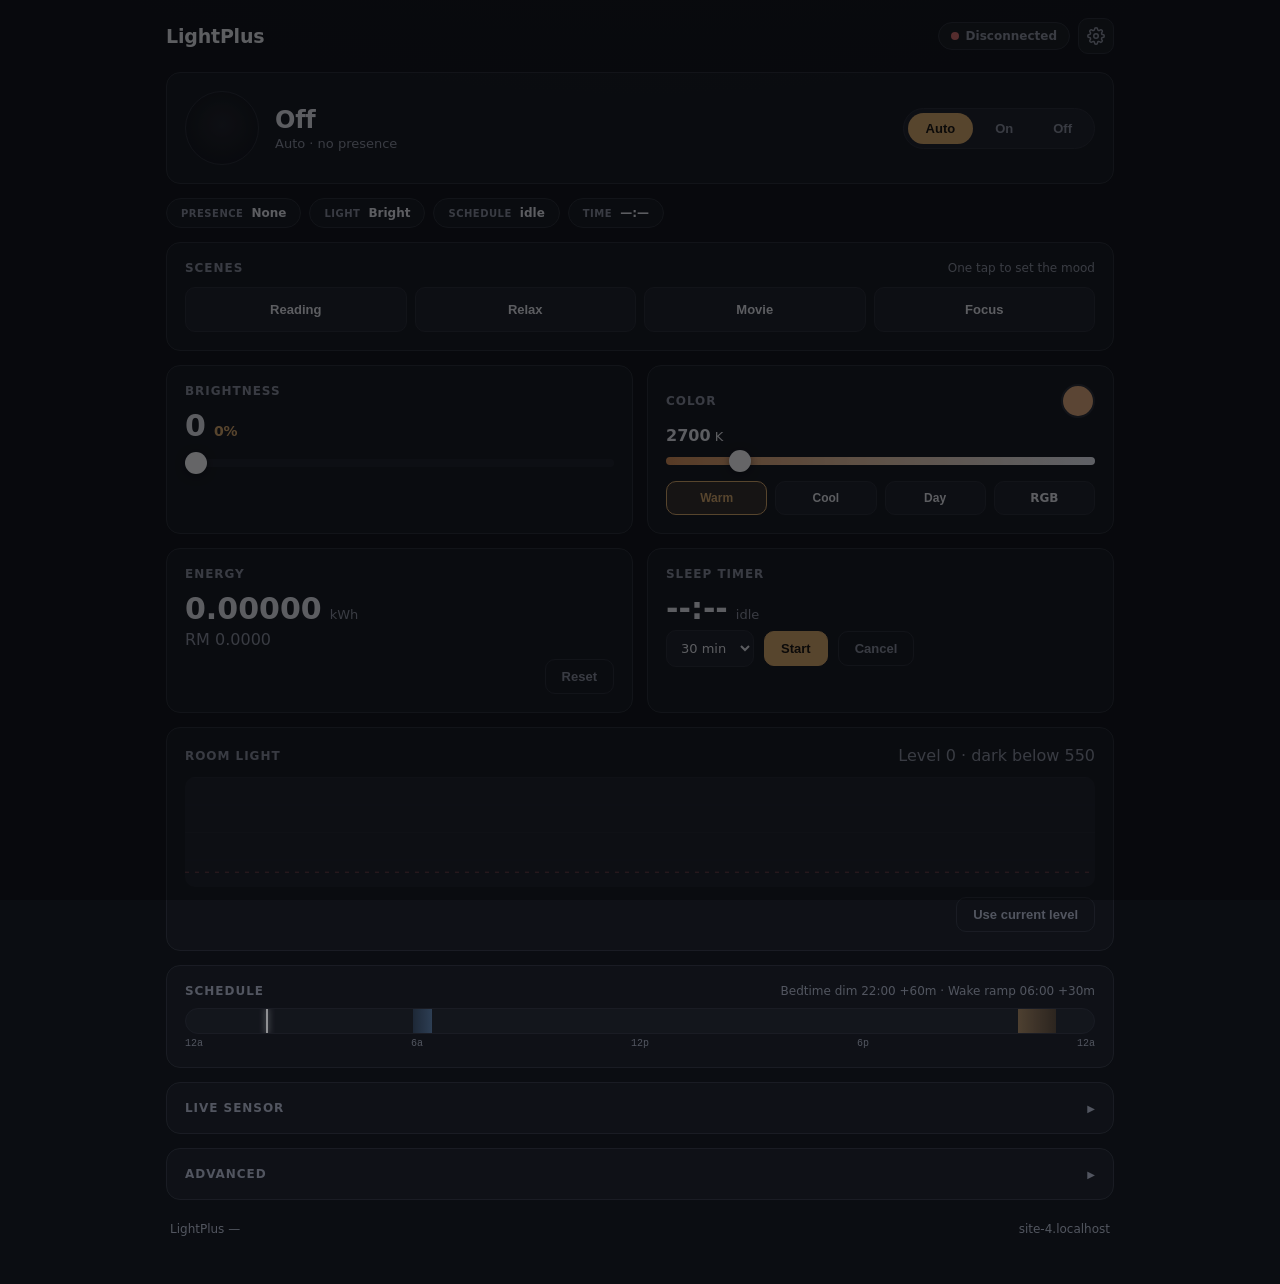
==== commit 337f143f: "Dashboard: MQTT settings section and diagnostics status" ====
--- a/data/index.html
+++ b/data/index.html
@@ -141,6 +141,7 @@
       <div class="diag-item"><span class="chip-k" data-i18n="signalStrength">Signal strength</span><b id="dSig">--</b></div>
       <div class="diag-item"><span class="chip-k" data-i18n="onFor">On for</span><b id="dUptime">--</b></div>
       <div class="diag-item"><span class="chip-k" data-i18n="version">Version</span><b id="dFw">--</b></div>
+      <div class="diag-item"><span class="chip-k" data-i18n="mqttShort">MQTT</span><b id="dMqtt">--</b></div>
     </div>
   </details>
 
@@ -228,6 +229,25 @@
         <option value="ms">Bahasa Malaysia</option>
       </select>
     </label>
+    <h2 style="margin-top:18px;" data-i18n="mqtt">MQTT (Home Assistant)</h2>
+    <label class="field" style="flex-direction:row;align-items:center;gap:8px;">
+      <input type="checkbox" id="mqttEn"> <span data-i18n="mqttEnable">Enable MQTT</span>
+    </label>
+    <label class="field"><span data-i18n="mqttHost">Broker host</span>
+      <input type="text" id="mqttHost" placeholder="192.168.1.10" autocomplete="off">
+    </label>
+    <label class="field"><span data-i18n="mqttPort">Port</span>
+      <input type="text" id="mqttPort" value="1883" inputmode="numeric" autocomplete="off">
+    </label>
+    <label class="field"><span data-i18n="mqttUser">Username</span>
+      <input type="text" id="mqttUser" autocomplete="off" placeholder="(unchanged)">
+    </label>
+    <label class="field"><span data-i18n="mqttPass">Password</span>
+      <input type="password" id="mqttPass" autocomplete="off" placeholder="(unchanged)">
+    </label>
+    <div class="row-end">
+      <button class="btn primary" id="saveMqtt" data-i18n="saveMqtt">Save MQTT</button>
+    </div>
     <div class="row-end">
       <button class="btn ghost" id="closeSheet" data-i18n="close">Close</button>
       <button class="btn primary" id="connectBtn" data-i18n="connect">Connect</button>
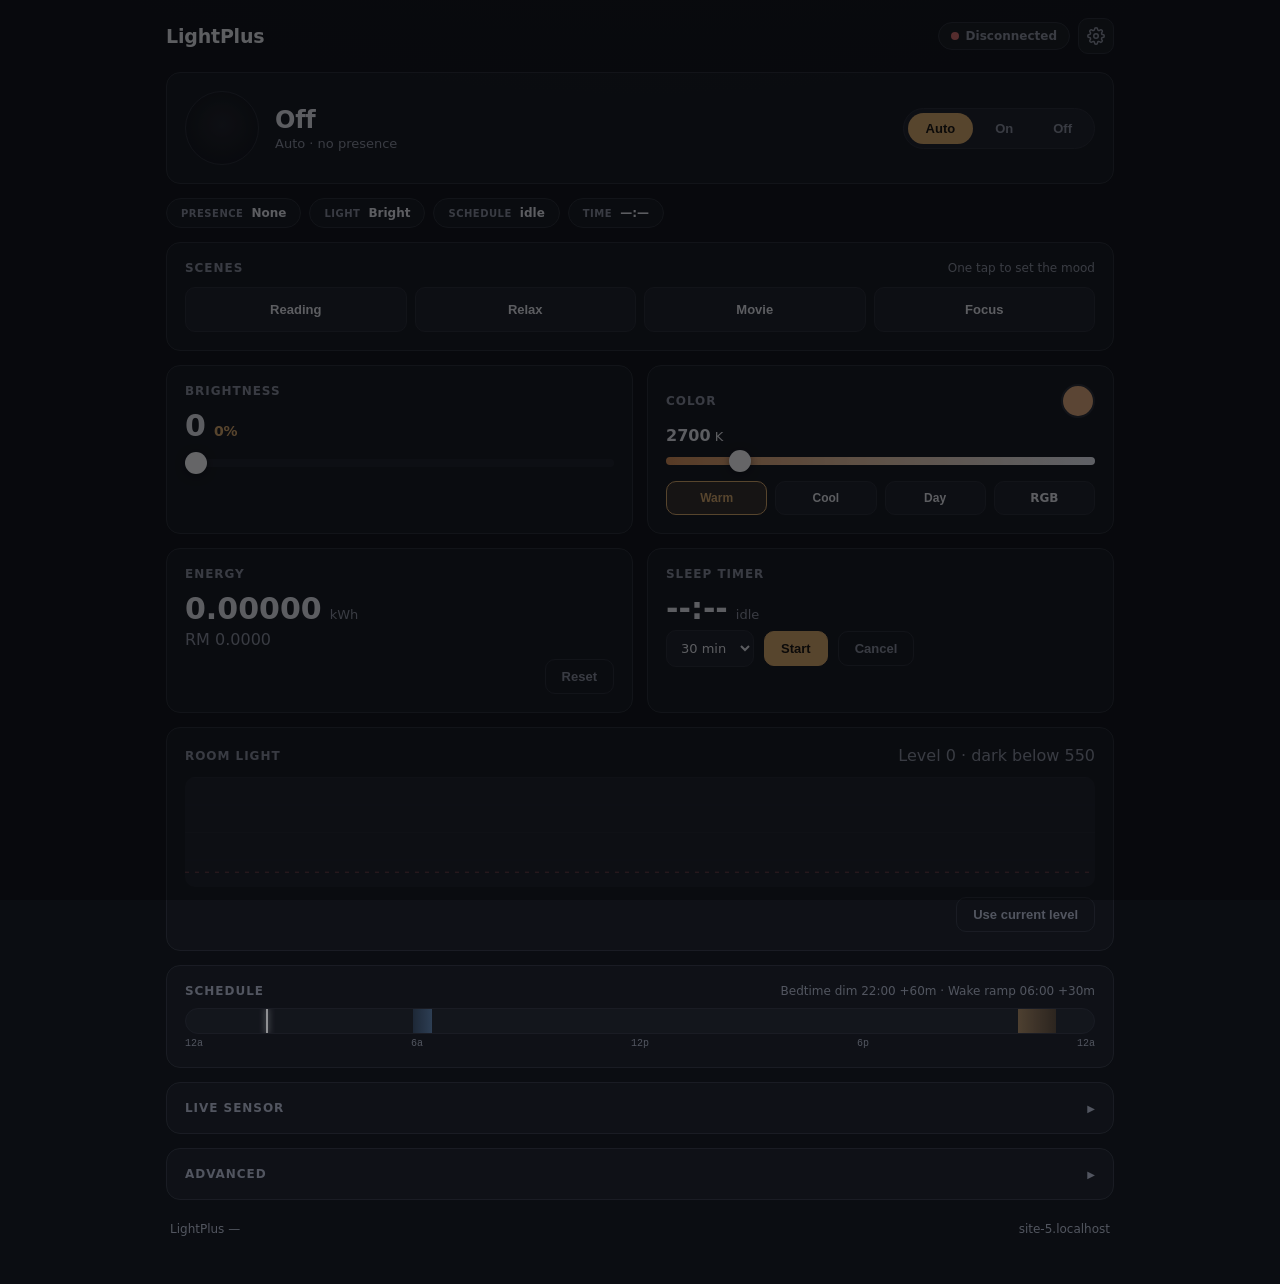
==== commit c8411ec1: "Firmware 1.4.0: up to 3 saved WiFi networks + Change WiFi button - WiFiMulti-based network selection" ====
--- a/data/index.html
+++ b/data/index.html
@@ -248,6 +248,11 @@
     <div class="row-end">
       <button class="btn primary" id="saveMqtt" data-i18n="saveMqtt">Save MQTT</button>
     </div>
+    <h2 style="margin-top:18px;" data-i18n="wifi">WiFi network</h2>
+    <p class="muted small" id="wifiHint"></p>
+    <div class="row-end">
+      <button class="btn primary" id="wifiSetup" data-i18n="changeWifi">Change WiFi</button>
+    </div>
     <div class="row-end">
       <button class="btn ghost" id="closeSheet" data-i18n="close">Close</button>
       <button class="btn primary" id="connectBtn" data-i18n="connect">Connect</button>
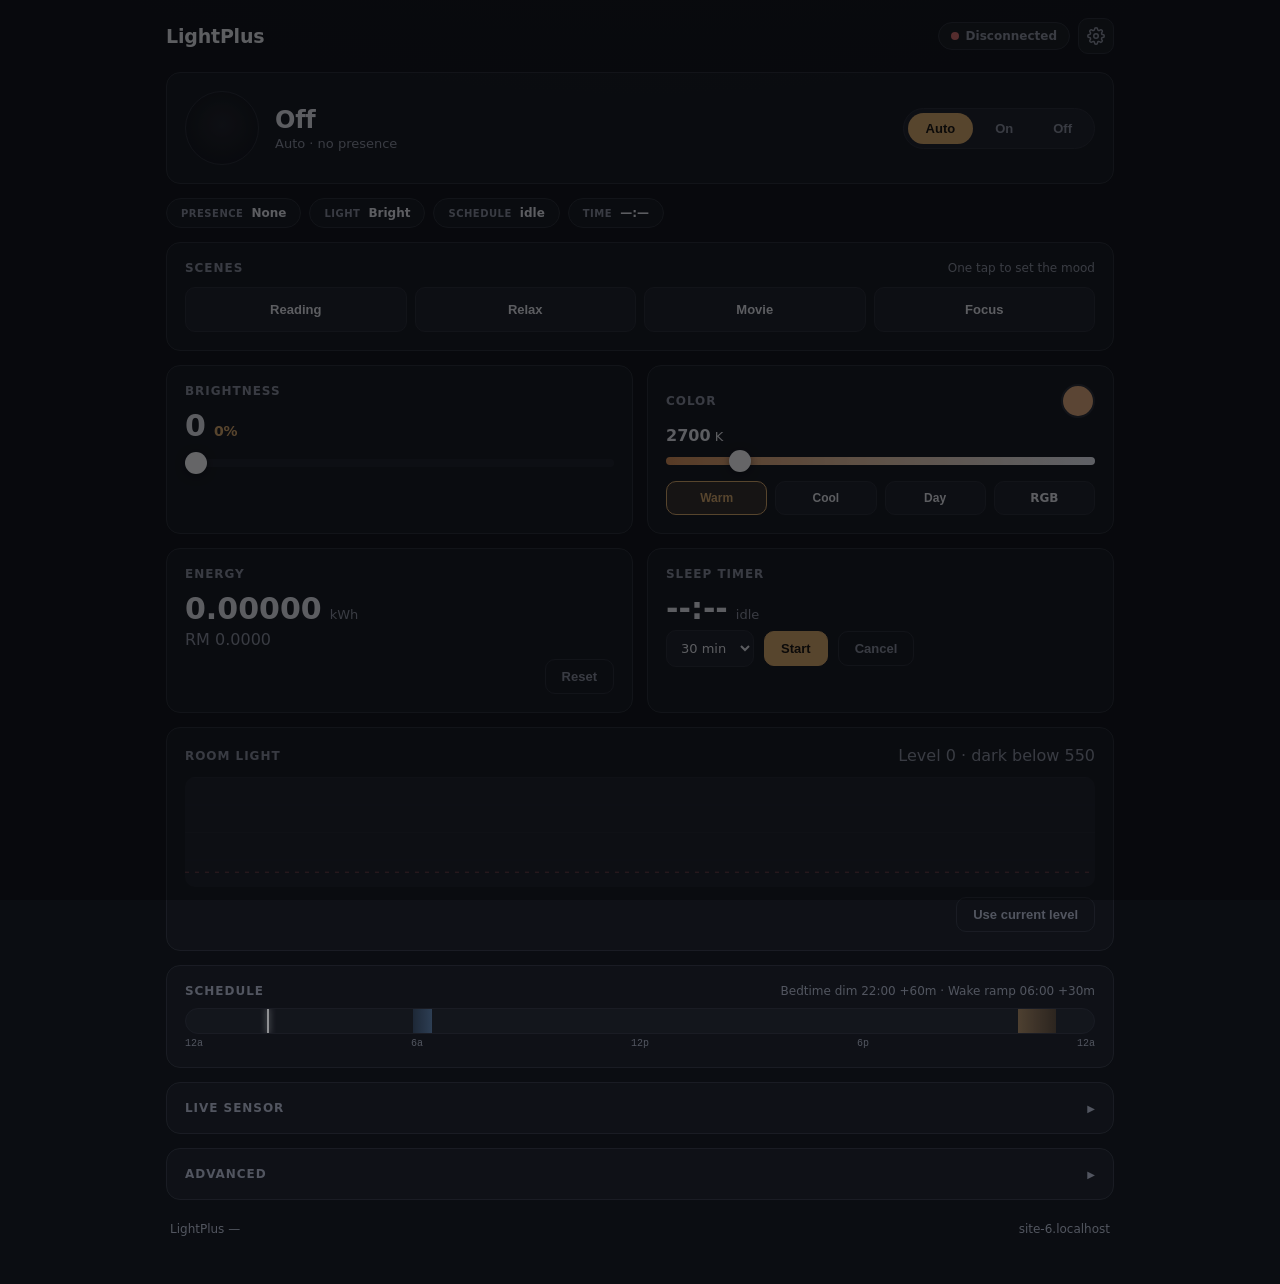
==== commit d31b45dd: "Firmware 1.6.0: radar minimum-distance filter - set_min_distance command + NVS setting (0-600cm, 0 =" ====
--- a/data/index.html
+++ b/data/index.html
@@ -181,6 +181,12 @@
       <h3 data-i18n="presenceSensitivity">Presence sensitivity</h3>
       <p class="muted small" style="margin-bottom:10px;" data-i18n="sensDesc"></p>
       <div class="seg levels" id="gateLevels"></div>
+      <div class="row" style="margin-top:12px;">
+        <label style="width:auto;min-width:130px;" data-i18n="minDist">Minimum distance</label>
+        <input type="range" id="minDist" min="0" max="300" step="10" value="0" style="flex:1;">
+        <span class="val" id="minDistVal">off</span>
+      </div>
+      <div class="muted small" style="margin-bottom:4px;" data-i18n="minDistHint">Ignore targets closer than this (0 = off)</div>
       <div class="row-end"><button class="btn primary" id="saveGates" data-i18n="saveSensitivity">Save sensitivity</button></div>
     </div>
     <div class="subcard">
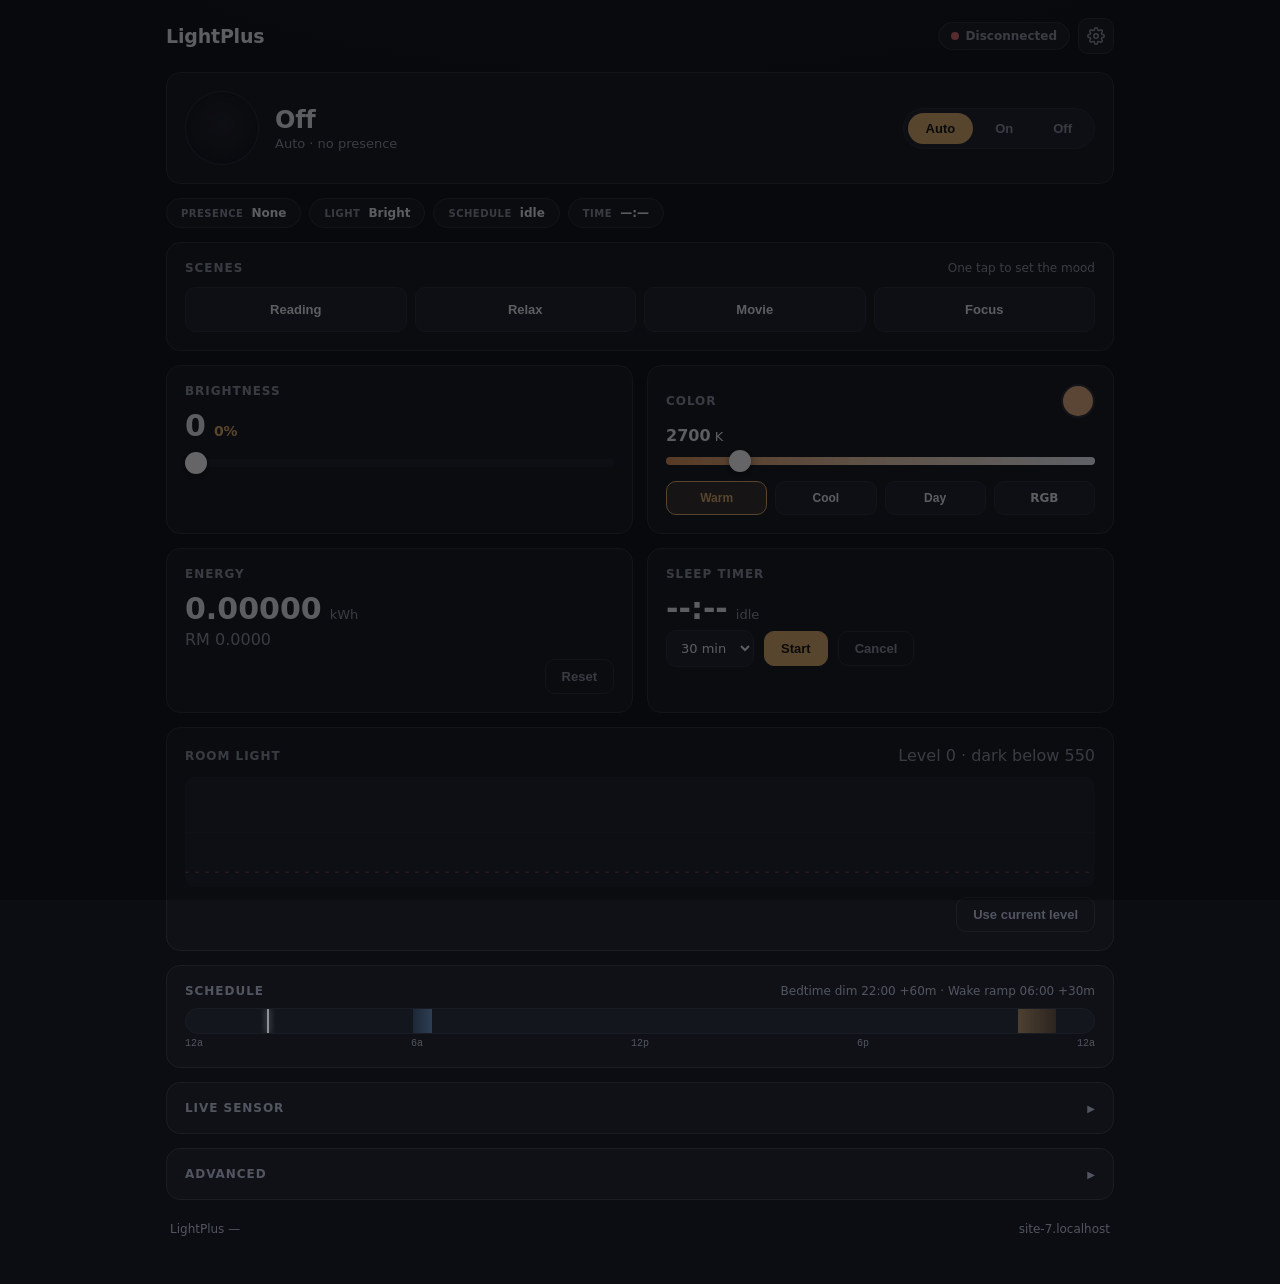
==== commit 83448547: "Firmware 1.7.0: radar maximum-distance filter - set_max_distance command + NVS setting (0-600cm, 0 =" ====
--- a/data/index.html
+++ b/data/index.html
@@ -187,6 +187,12 @@
         <span class="val" id="minDistVal">off</span>
       </div>
       <div class="muted small" style="margin-bottom:4px;" data-i18n="minDistHint">Ignore targets closer than this (0 = off)</div>
+      <div class="row">
+        <label style="width:auto;min-width:130px;" data-i18n="maxDist">Maximum distance</label>
+        <input type="range" id="maxDist" min="0" max="600" step="10" value="0" style="flex:1;">
+        <span class="val" id="maxDistVal">off</span>
+      </div>
+      <div class="muted small" style="margin-bottom:4px;" data-i18n="maxDistHint">Ignore targets farther than this (0 = off)</div>
       <div class="row-end"><button class="btn primary" id="saveGates" data-i18n="saveSensitivity">Save sensitivity</button></div>
     </div>
     <div class="subcard">
